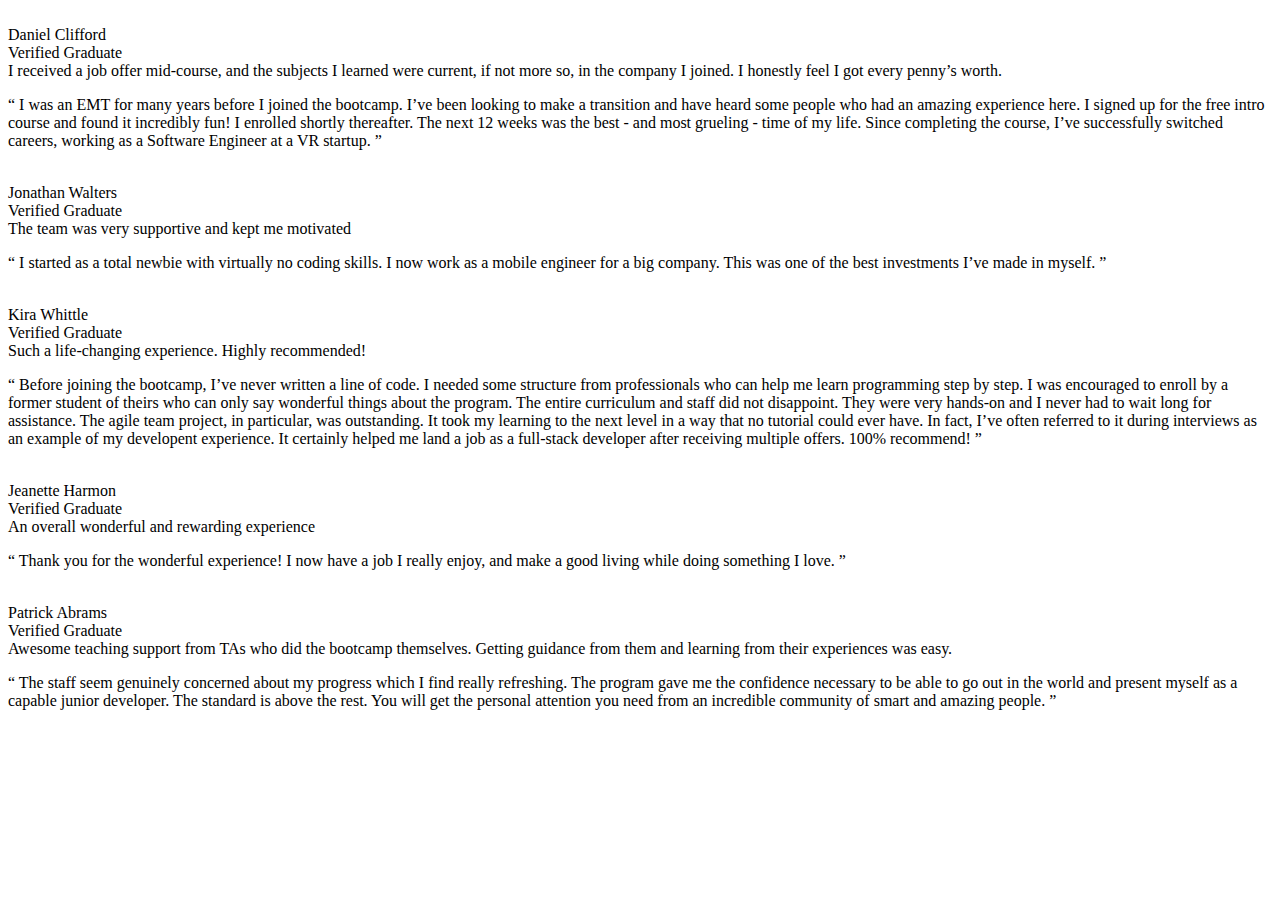
==== Grid Section/index.html @ 12d59614 "Add files via upload" ====
<!DOCTYPE html>
<html lang="en">
  <head>
    <meta charset="UTF-8" />
    <meta name="viewport" content="width=device-width, initial-scale=1.0" />
    <!-- displays site properly based on user's device -->

    <link
      rel="icon"
      type="image/png"
      sizes="32x32"
      href="./images/favicon-32x32.png"
    />

    <title>Frontend Mentor | [Challenge Name Here]</title>
    <link rel="stylesheet" href="styles.css" />
  </head>
  <body>
    <main>
      <div class="card card1">
        <div>
          <img src="" alt="" />
          <div>Daniel Clifford</div>
          <div>Verified Graduate</div>
        </div>
        <div>
          I received a job offer mid-course, and the subjects I learned were
          current, if not more so, in the company I joined. I honestly feel I
          got every penny’s worth.
        </div>
        <p>
          “ I was an EMT for many years before I joined the bootcamp. I’ve been
          looking to make a transition and have heard some people who had an
          amazing experience here. I signed up for the free intro course and
          found it incredibly fun! I enrolled shortly thereafter. The next 12
          weeks was the best - and most grueling - time of my life. Since
          completing the course, I’ve successfully switched careers, working as
          a Software Engineer at a VR startup. ”
        </p>
      </div>
      <div class="card card2">
        <div>
          <img src="" alt="" />
          <div>Jonathan Walters</div>
          <div>Verified Graduate</div>
        </div>
        <div>The team was very supportive and kept me motivated</div>
        <p>
          “ I started as a total newbie with virtually no coding skills. I now
          work as a mobile engineer for a big company. This was one of the best
          investments I’ve made in myself. ”
        </p>
      </div>
      <div class="card card3">
        <div>
          <img src="" alt="" />
          <div>Kira Whittle</div>
          <div>Verified Graduate</div>
        </div>
        <div>Such a life-changing experience. Highly recommended!</div>
        <p>
          “ Before joining the bootcamp, I’ve never written a line of code. I
          needed some structure from professionals who can help me learn
          programming step by step. I was encouraged to enroll by a former
          student of theirs who can only say wonderful things about the program.
          The entire curriculum and staff did not disappoint. They were very
          hands-on and I never had to wait long for assistance. The agile team
          project, in particular, was outstanding. It took my learning to the
          next level in a way that no tutorial could ever have. In fact, I’ve
          often referred to it during interviews as an example of my developent
          experience. It certainly helped me land a job as a full-stack
          developer after receiving multiple offers. 100% recommend! ”
        </p>
      </div>
      <div class="card card4">
        <div>
          <img src="" alt="" />
          <div>Jeanette Harmon</div>
          <div>Verified Graduate</div>
        </div>
        <div>An overall wonderful and rewarding experience</div>
        <p>
          “ Thank you for the wonderful experience! I now have a job I really
          enjoy, and make a good living while doing something I love. ”
        </p>
      </div>
      <div class="card card5">
        <div>
          <img src="" alt="" />
          <div>Patrick Abrams</div>
          <div>Verified Graduate</div>
        </div>
        <div>
          Awesome teaching support from TAs who did the bootcamp themselves.
          Getting guidance from them and learning from their experiences was
          easy.
        </div>
        <p>
          “ The staff seem genuinely concerned about my progress which I find
          really refreshing. The program gave me the confidence necessary to be
          able to go out in the world and present myself as a capable junior
          developer. The standard is above the rest. You will get the personal
          attention you need from an incredible community of smart and amazing
          people. ”
        </p>
      </div>
    </main>
  </body>
</html>
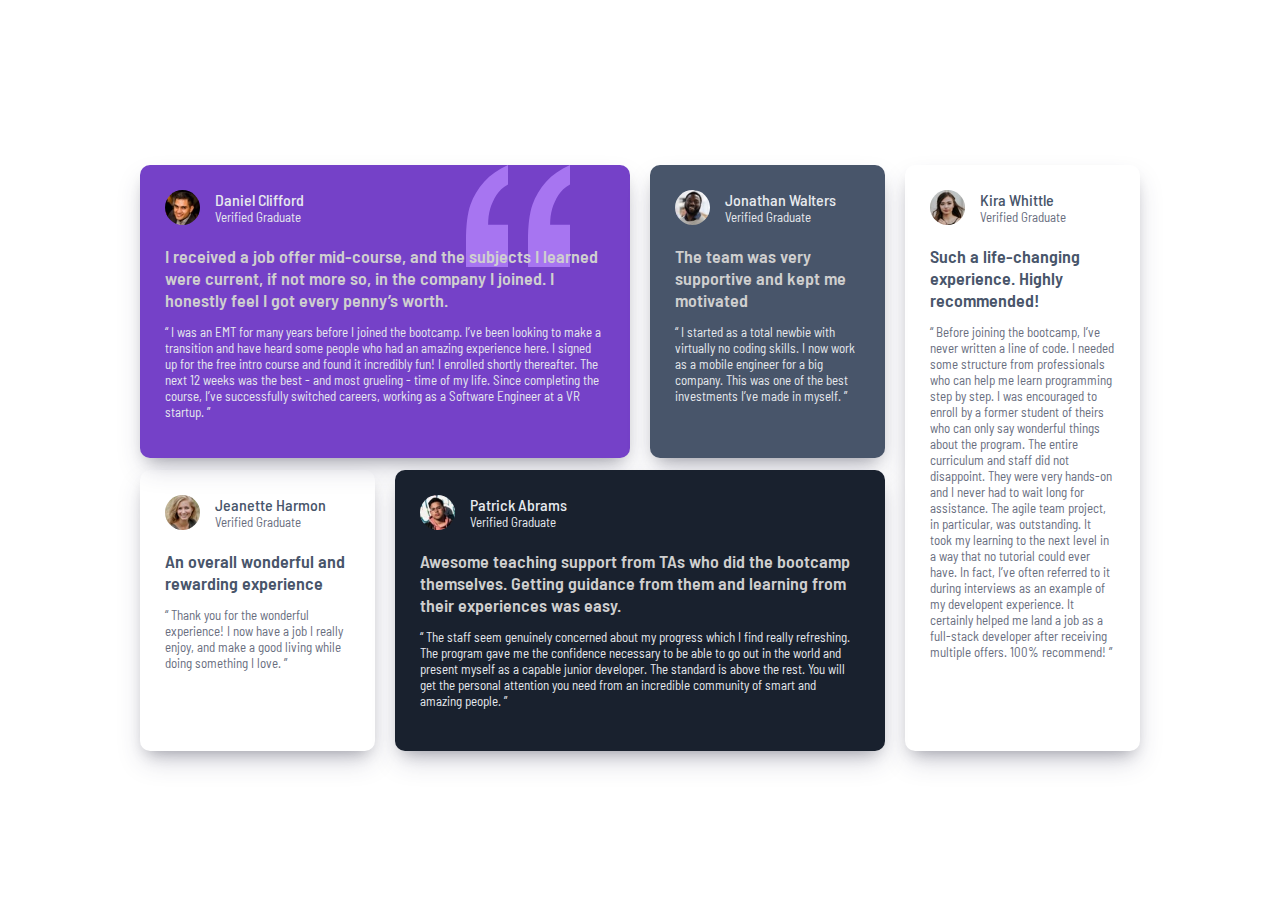
==== commit 51fcfea7: "Add files via upload" ====
--- a/Grid Section/index.html
+++ b/Grid Section/index.html
@@ -11,6 +11,9 @@
       sizes="32x32"
       href="./images/favicon-32x32.png"
     />
+    <link rel="preconnect" href="https://fonts.googleapis.com">
+<link rel="preconnect" href="https://fonts.gstatic.com" crossorigin>
+<link href="https://fonts.googleapis.com/css2?family=Barlow+Semi+Condensed:ital,wght@0,100;0,200;0,300;0,400;0,500;0,600;0,700;0,800;0,900;1,100;1,200;1,300;1,400;1,500;1,600;1,700;1,800;1,900&family=Poppins:ital,wght@0,100;0,200;0,300;0,400;0,500;0,600;0,700;0,800;0,900;1,100;1,200;1,300;1,400;1,500;1,600;1,700;1,800;1,900&display=swap" rel="stylesheet">
 
     <title>Frontend Mentor | [Challenge Name Here]</title>
     <link rel="stylesheet" href="styles.css" />
@@ -18,12 +21,14 @@
   <body>
     <main>
       <div class="card card1">
-        <div>
-          <img src="" alt="" />
-          <div>Daniel Clifford</div>
-          <div>Verified Graduate</div>
+        <div class="userDetails">
+          <img src="image-daniel.jpg" alt="" />
+          <div>
+            <div class="userName">Daniel Clifford</div>
+            <div>Verified Graduate</div>
+          </div>
         </div>
-        <div>
+        <div class="comment">
           I received a job offer mid-course, and the subjects I learned were
           current, if not more so, in the company I joined. I honestly feel I
           got every penny’s worth.
@@ -39,12 +44,14 @@
         </p>
       </div>
       <div class="card card2">
-        <div>
-          <img src="" alt="" />
-          <div>Jonathan Walters</div>
-          <div>Verified Graduate</div>
+        <div class="userDetails">
+          <img src="image-jonathan.jpg" alt="" />
+          <div>
+            <div class="userName">Jonathan Walters</div>
+            <div>Verified Graduate</div>
+          </div>
         </div>
-        <div>The team was very supportive and kept me motivated</div>
+        <div class="comment">The team was very supportive and kept me motivated</div>
         <p>
           “ I started as a total newbie with virtually no coding skills. I now
           work as a mobile engineer for a big company. This was one of the best
@@ -52,12 +59,14 @@
         </p>
       </div>
       <div class="card card3">
-        <div>
-          <img src="" alt="" />
-          <div>Kira Whittle</div>
-          <div>Verified Graduate</div>
+        <div class="userDetails">
+          <img src="image-kira.jpg" alt="" />
+          <div>
+            <div class="userName">Kira Whittle</div>
+            <div>Verified Graduate</div>
+          </div>
         </div>
-        <div>Such a life-changing experience. Highly recommended!</div>
+        <div class="comment">Such a life-changing experience. Highly recommended!</div>
         <p>
           “ Before joining the bootcamp, I’ve never written a line of code. I
           needed some structure from professionals who can help me learn
@@ -73,24 +82,28 @@
         </p>
       </div>
       <div class="card card4">
-        <div>
-          <img src="" alt="" />
-          <div>Jeanette Harmon</div>
-          <div>Verified Graduate</div>
+        <div class="userDetails">
+          <img src="image-jeanette.jpg" alt="" />
+          <div>
+            <div class="userName">Jeanette Harmon</div>
+            <div>Verified Graduate</div>
+          </div>
         </div>
-        <div>An overall wonderful and rewarding experience</div>
+        <div class="comment">An overall wonderful and rewarding experience</div>
         <p>
           “ Thank you for the wonderful experience! I now have a job I really
           enjoy, and make a good living while doing something I love. ”
         </p>
       </div>
       <div class="card card5">
-        <div>
-          <img src="" alt="" />
-          <div>Patrick Abrams</div>
-          <div>Verified Graduate</div>
+        <div class="userDetails">
+          <img src="image-patrick.jpg" alt="" />
+          <div >
+            <div class="userName">Patrick Abrams</div>
+            <div>Verified Graduate</div>
+          </div>
         </div>
-        <div>
+        <div class="comment">
           Awesome teaching support from TAs who did the bootcamp themselves.
           Getting guidance from them and learning from their experiences was
           easy.
--- a/Grid Section/styles.css
+++ b/Grid Section/styles.css
@@ -0,0 +1,100 @@
+body {
+  display: flex;
+  justify-content: center;
+  align-items: center;
+  min-height: 100vh;
+  font-family: "Barlow Semi Condensed", serif;
+}
+main {
+  max-width: 1000px;
+  display: grid;
+  grid-template-columns: repeat(4, 1fr);
+  grid-template-rows: repeat(2, 1fr);
+  gap: 2%;
+}
+.card {
+  padding: 25px;
+  border-radius: 10px;
+  box-shadow: rgba(50, 50, 93, 0.25) 0px 13px 27px -5px,
+    rgba(0, 0, 0, 0.3) 0px 8px 16px -8px;
+}
+.card img {
+  border-radius: 50%;
+  width: 35px;
+  height: 35px;
+}
+.userDetails {
+  display: flex;
+  gap: 15px;
+  align-items: center;
+  font-size: 13px;
+  color: hsl(224, 10%, 45%);
+  padding-bottom: 20px;
+}
+.userName {
+  color: hsl(217, 19%, 35%);
+  font-weight: 500;
+  font-size: medium;
+}
+.card1 {
+  grid-row-start: 1;
+  grid-column-start: 1;
+  grid-column-end: 3;
+  background-color: hsl(263, 55%, 52%);
+  background-image: url(bg-pattern-quotation.svg);
+  background-repeat: no-repeat;
+  background-position: top right 60px;
+}
+.card2 {
+  background-color: hsl(217, 19%, 35%);
+}
+.card3 {
+  grid-row-start: 1;
+  grid-row-end: 3;
+  grid-column-start: 4;
+}
+.card5 {
+  grid-column-start: 2;
+  grid-row-start: 2;
+  grid-column-end: 4;
+  background-color: hsl(219, 29%, 14%);
+  color: white;
+}
+.comment {
+  font-weight: 600;
+  font-size: large;
+  color: hsl(217, 19%, 35%);
+}
+p {
+  font-size: 13px;
+  color: hsl(224, 10%, 45%);
+}
+.card1 .comment,
+.card2 .comment,
+.card5 .comment {
+  color: hsl(0, 0%, 81%);
+}
+.card1 p,
+.card2 p,
+.card5 p {
+  color: hsl(214, 17%, 92%);
+}
+.card1 .userDetails,
+.card2 .userDetails,
+.card5 .userDetails {
+  color: hsl(214, 17%, 92%);
+}
+.card1 .userName,
+.card2 .userName,
+.card5 .userName {
+  color: hsl(214, 17%, 92%);
+}
+@media (max-width:550px) {
+  main {
+    display: flex;
+    flex-direction: column;
+    gap: 20px;
+    width: 90%;
+    max-width: 300px;
+  }
+}
